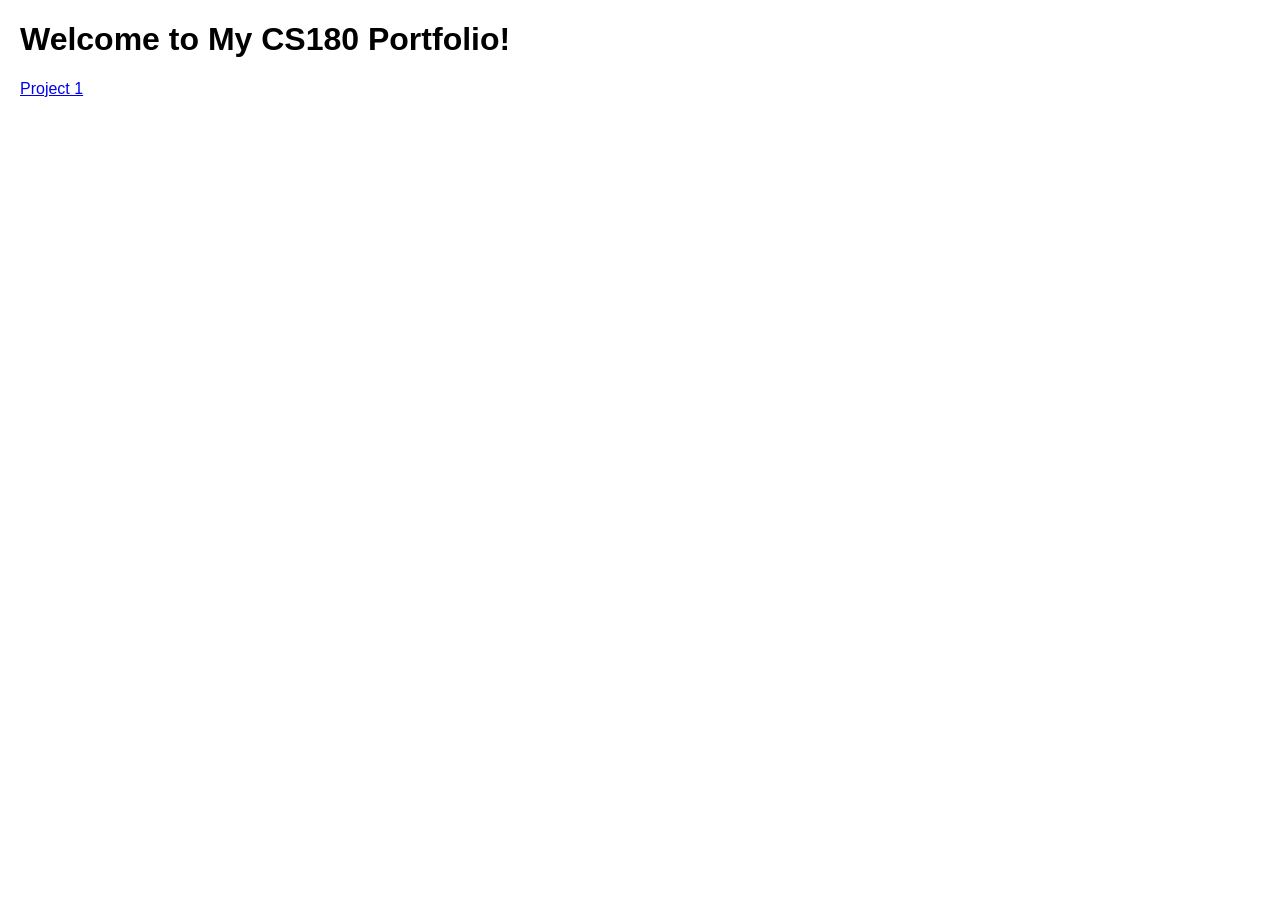
==== index.html @ f8577e77 "Create index.html" ====
<!DOCTYPE html>
<html>
<head>
    <title>My Portfolio</title>
    <style>
        body {
            font-family: Arial, sans-serif;
            margin: 20px;
        }
    </style>
</head>
<body>
    <h1>Welcome to My CS180 Portfolio!</h1>
    <a href="./1/index.html">Project 1</a>
</body>
</html>
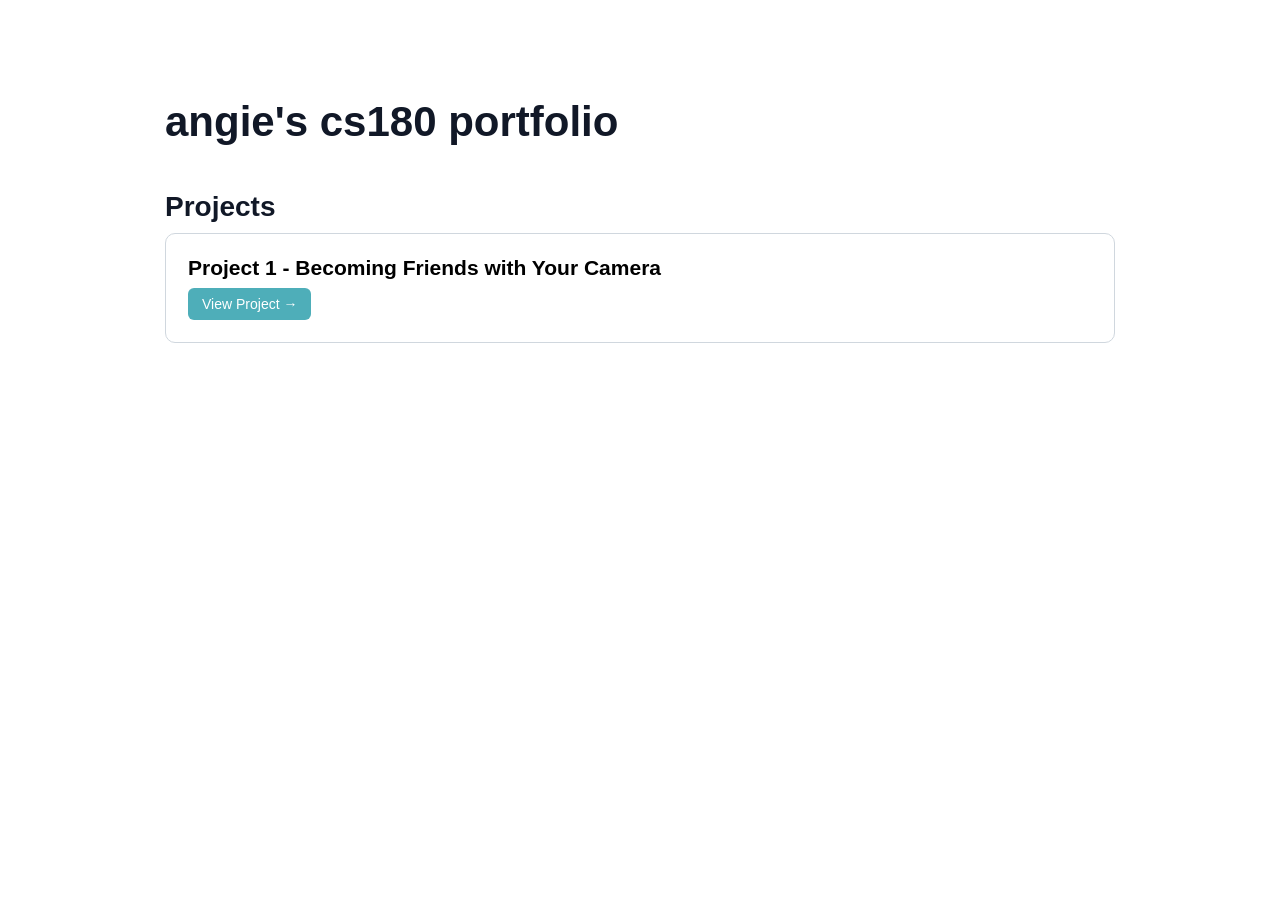
==== commit f246a811: "made page with some style changes with dolly gif" ====
--- a/index.html
+++ b/index.html
@@ -2,15 +2,27 @@
 <html>
 <head>
     <title>My Portfolio</title>
-    <style>
-        body {
-            font-family: Arial, sans-serif;
-            margin: 20px;
-        }
-    </style>
+    <link rel="stylesheet" href="style.css">
 </head>
 <body>
-    <h1>Welcome to My CS180 Portfolio!</h1>
-    <a href="./1/index.html">Project 1</a>
+
+    <div class="container">
+
+        <div class="intro">
+            <h1>angie's cs180 portfolio</h1>
+        </div>
+
+        <h2>Projects</h2>
+
+        <div class="projects">
+
+            <div class="project">
+                <h3>Project 1 - Becoming Friends with Your Camera</h3>
+                <a class="button" href="./1/index.html">
+                    View Project →
+                </a>
+            </div>
+    </div>
+
 </body>
 </html>
--- a/style.css
+++ b/style.css
@@ -0,0 +1,102 @@
+* {
+    box-sizing: border-box;
+}
+
+body {
+    font-family: Arial, sans-serif;
+    margin: 20px;
+}
+
+.container {
+    max-width: 1000px;
+    margin: 0 auto;
+    padding: 50px 25px;
+}
+
+h1 {
+    font-size: 42px;
+    margin-bottom: 10px;
+    color: #111827;
+}
+
+h2 {
+    font-size: 28px;
+    margin-top: 45px;
+    margin-bottom: 10px;
+    color: #111827;
+}
+
+.section {
+    margin-bottom: 50px;
+}
+
+.images {
+    display: flex;
+    gap: 20px;
+    justify-content: center;
+    flex-wrap: wrap;
+    margin: 25px 0;
+}
+
+.images img {
+    width: 45%;
+    min-width: 300px;
+    border-radius: 8px;
+    box-shadow: 0 3px 12px rgba(0, 0, 0, 0.12);
+}
+
+.back {
+    display: inline-block;
+    margin-bottom: 30px;
+    color: #4eaeb9;
+    text-decoration: none;
+}
+
+.back:hover {
+    text-decoration: underline;
+}
+
+
+.intro {
+    margin-bottom: 40px;
+}
+
+.projects {
+    display: grid;
+    grid-template-columns: repeat(auto-fit, minmax(250px, 1fr));
+    gap: 20px;
+}
+
+.project {
+    background: white;
+    border: 1px solid #d0d7de;
+    border-radius: 10px;
+    padding: 22px;
+    transition: transform 0.2s, box-shadow 0.2s;
+}
+
+.project:hover {
+    transform: translateY(-3px);
+    box-shadow: 0 6px 18px rgba(0, 0, 0, 0.08);
+}
+
+.project h3 {
+    margin-top: 0;
+    margin-bottom: 8px;
+    font-size: 21px;
+}
+
+.button {
+    display: inline-block;
+    background: #4eaeb9;
+    color: white;
+    padding: 8px 14px;
+    border-radius: 6px;
+    font-size: 14px;
+    text-decoration: none;
+}
+
+.button:hover {
+    background: #4eaeb9;
+    text-decoration: none;
+}
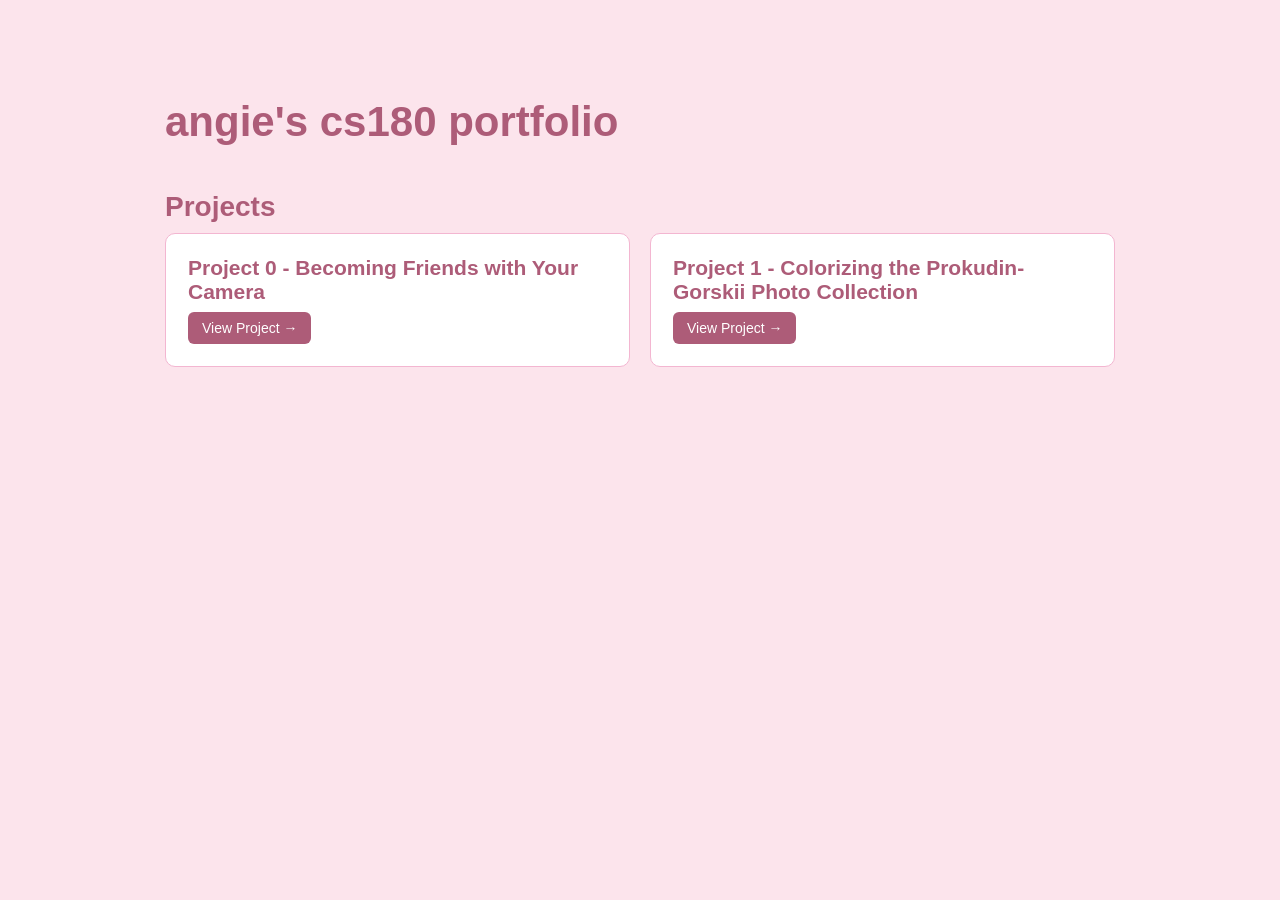
==== commit 58b050fc: "proj1 with images" ====
--- a/index.html
+++ b/index.html
@@ -17,8 +17,15 @@
         <div class="projects">
 
             <div class="project">
-                <h3>Project 1 - Becoming Friends with Your Camera</h3>
-                <a class="button" href="./1/index.html">
+                <h3>Project 0 - Becoming Friends with Your Camera</h3>
+                <a class="button" href="./0/index.html">
+                    View Project →
+                </a>
+            </div>
+
+            <div class="project">
+                <h3>Project 1 - Colorizing the Prokudin-Gorskii Photo Collection</h3>
+                <a class="button" href="./proj_1/index.html">
                     View Project →
                 </a>
             </div>
--- a/style.css
+++ b/style.css
@@ -5,6 +5,7 @@
 body {
     font-family: Arial, sans-serif;
     margin: 20px;
+    background: #fce4ec;
 }
 
 .container {
@@ -16,14 +17,25 @@
 h1 {
     font-size: 42px;
     margin-bottom: 10px;
-    color: #111827;
+    color: #ad5c78;
 }
 
 h2 {
     font-size: 28px;
     margin-top: 45px;
     margin-bottom: 10px;
-    color: #111827;
+    color: #ad5c78;
+}
+
+h3 {
+    font-size: 21px;
+    color: #ad5c78;
+}
+
+p {
+    font-size: 18px;
+    line-height: 1.5;
+    color: #885c7a;
 }
 
 .section {
@@ -34,28 +46,52 @@
     display: flex;
     gap: 20px;
     justify-content: center;
-    flex-wrap: wrap;
     margin: 25px 0;
 }
 
+.images.single-row {
+    flex-wrap: nowrap;
+}
+
+.images.single-row img {
+    flex: 1 1 0;
+    width: auto;
+    min-width: 0;
+}
+
 .images img {
+    width: 100%;
+    border-radius: 8px;
+    box-shadow: 0 3px 12px rgba(214, 51, 108, 0.25);
+}
+
+.image-container {
+    text-align: center;
+    flex: 1;
+}
+
+.image-container img {
+    width: 100%;
+    min-width: 0;
+}
+
+.translation {
+    margin-top: 8px;
+    font-size: 16px;
+    color: #8b6673;
+}
+
+.photo-stack {
     width: 45%;
-    min-width: 300px;
-    border-radius: 8px;
-    box-shadow: 0 3px 12px rgba(0, 0, 0, 0.12);
+    margin: 25px auto;
 }
 
 .back {
     display: inline-block;
     margin-bottom: 30px;
-    color: #4eaeb9;
+    color: #ad5c78;
     text-decoration: none;
 }
-
-.back:hover {
-    text-decoration: underline;
-}
-
 
 .intro {
     margin-bottom: 40px;
@@ -69,15 +105,9 @@
 
 .project {
     background: white;
-    border: 1px solid #d0d7de;
+    border: 1px solid #f3b6d1;
     border-radius: 10px;
     padding: 22px;
-    transition: transform 0.2s, box-shadow 0.2s;
-}
-
-.project:hover {
-    transform: translateY(-3px);
-    box-shadow: 0 6px 18px rgba(0, 0, 0, 0.08);
 }
 
 .project h3 {
@@ -88,15 +118,10 @@
 
 .button {
     display: inline-block;
-    background: #4eaeb9;
+    background: #ad5c78;
     color: white;
     padding: 8px 14px;
     border-radius: 6px;
     font-size: 14px;
     text-decoration: none;
-}
-
-.button:hover {
-    background: #4eaeb9;
-    text-decoration: none;
 }
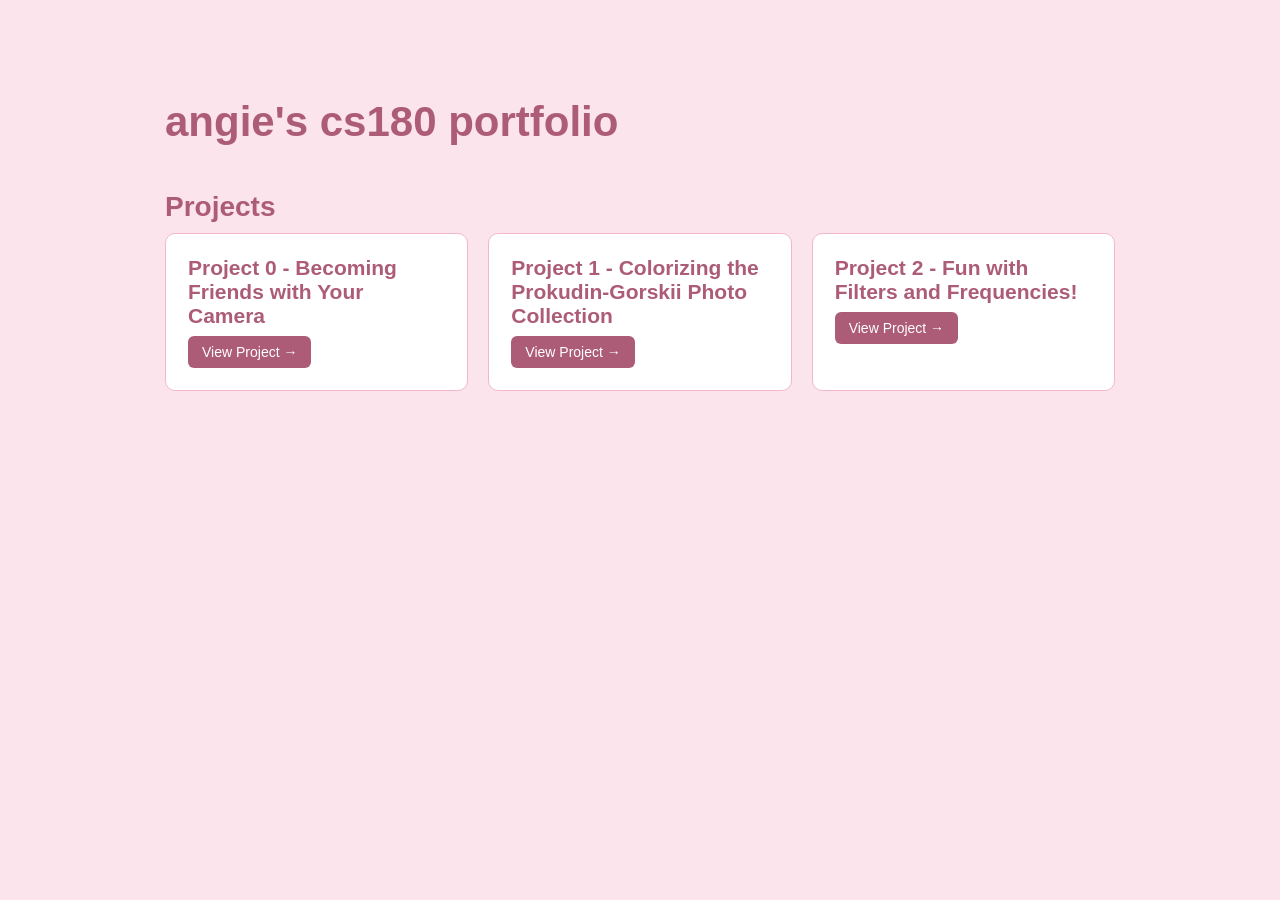
==== commit 65e916e4: "project 2" ====
--- a/index.html
+++ b/index.html
@@ -29,6 +29,12 @@
                     View Project →
                 </a>
             </div>
+            <div class="project">
+                <h3>Project 2 - Fun with Filters and Frequencies!</h3>
+                <a class="button" href="./proj_2/index.html">
+                    View Project →
+                </a>
+            </div>
     </div>
 
 </body>
--- a/style.css
+++ b/style.css
@@ -44,6 +44,7 @@
 
 .images {
     display: flex;
+    flex-wrap: wrap;
     gap: 20px;
     justify-content: center;
     margin: 25px 0;
@@ -53,17 +54,17 @@
     flex-wrap: nowrap;
 }
 
+.images img {
+    max-width: 100%;
+    height: auto;
+}
+
 .images.single-row img {
     flex: 1 1 0;
     width: auto;
     min-width: 0;
 }
 
-.images img {
-    width: 100%;
-    border-radius: 8px;
-    box-shadow: 0 3px 12px rgba(214, 51, 108, 0.25);
-}
 
 .image-container {
     text-align: center;
@@ -75,6 +76,40 @@
     min-width: 0;
 }
 
+.side-by-side {
+    display: flex;
+    gap: 30px;
+}
+
+.side-by-side img {
+    width: calc(50% - 15px);
+    height: auto;
+}
+
+.pyramid-grid {
+    display: grid;
+    grid-template-columns: repeat(3, 1fr);
+    gap: 35px 30px;
+    width: 95%;
+    margin: 0 auto;
+}
+
+.pyramid-item {
+    text-align: center;
+}
+
+.pyramid-item img {
+    width: 100%;
+    height: 250px;
+    object-fit: contain;
+    display: block;
+    margin: 0 auto;
+}
+
+.pyramid-item p {
+    margin-top: 15px;
+}
+
 .translation {
     margin-top: 8px;
     font-size: 16px;
@@ -84,6 +119,12 @@
 .photo-stack {
     width: 45%;
     margin: 25px auto;
+}
+
+.photo-stack img {
+    width: 100%;
+    height: auto;
+    display: block;
 }
 
 .back {
@@ -124,4 +165,25 @@
     border-radius: 6px;
     font-size: 14px;
     text-decoration: none;
+}
+
+table.threshold-table {
+    width: 100%;
+    border-collapse: collapse;
+    margin: 20px 0;
+    background: white;
+}
+table.threshold-table th, table.threshold-table td {
+    border: 1px solid #f3b6d1;
+    padding: 8px;
+    text-align: center;
+    font-size: 15px;
+    color: #885c7a;
+}
+.note {
+    background: #fff0f5;
+    border-left: 4px solid #ad5c78;
+    padding: 10px 15px;
+    font-size: 15px;
+    margin: 15px 0;
 }
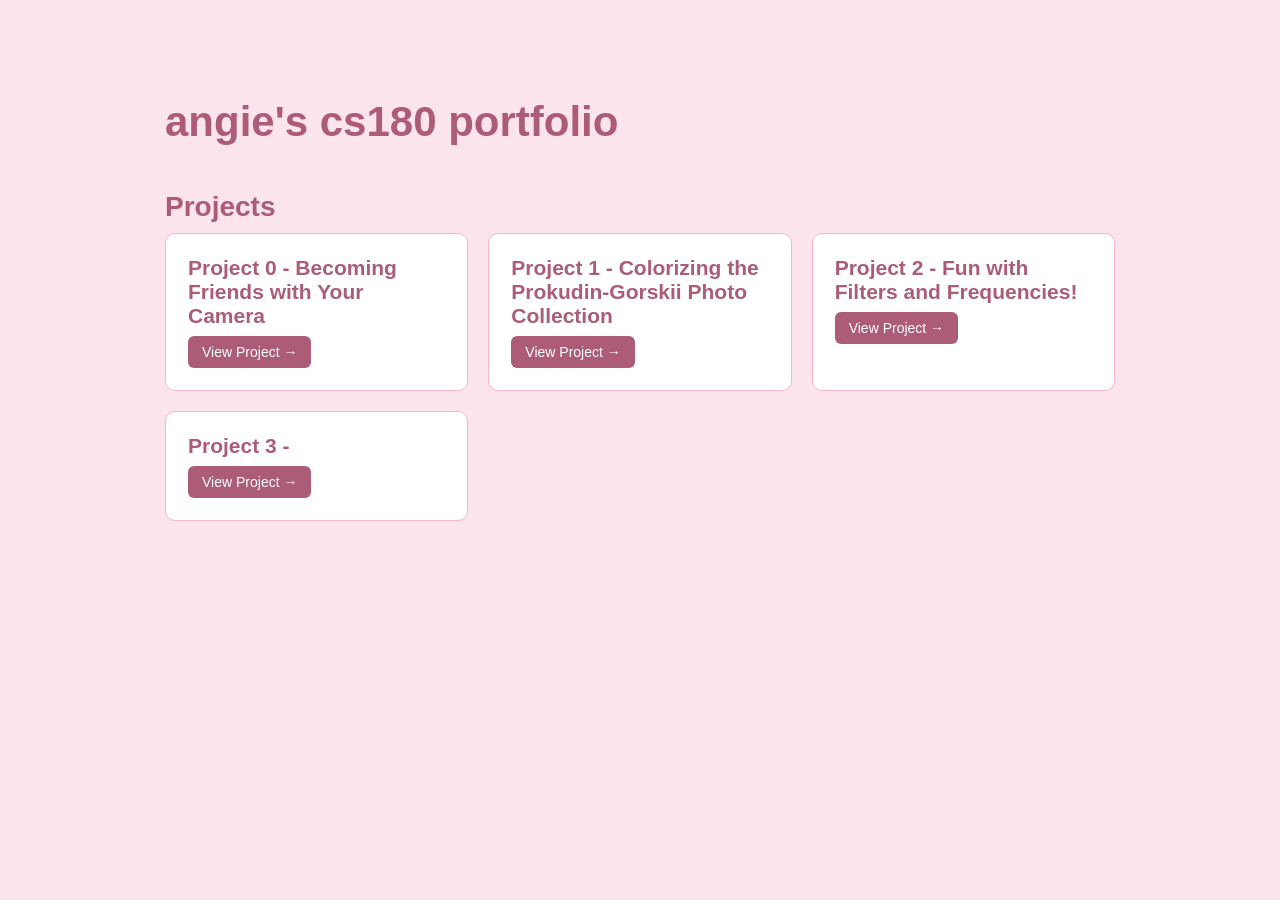
==== commit 99aeb005: "proj3 part a" ====
--- a/index.html
+++ b/index.html
@@ -35,6 +35,14 @@
                     View Project →
                 </a>
             </div>
+
+            <div class="project">
+                <h3>Project 3 - </h3>
+                <a class="button" href="./proj_3/index.html">
+                    View Project →
+                </a>
+            </div>
+    </div>
     </div>
 
 </body>
--- a/style.css
+++ b/style.css
@@ -186,4 +186,31 @@
     padding: 10px 15px;
     font-size: 15px;
     margin: 15px 0;
+}
+.filter-display img {
+    width: 200px;
+    height: 200px;
+    object-fit: contain;
+    image-rendering: pixelated;
+}
+pre {
+    background: white;
+    border: 1px solid #f3b6d1;
+    border-radius: 8px;
+    padding: 14px;
+    overflow-x: auto;
+    font-size: 14px;
+}
+
+.rot180 {
+    transform: rotate(180deg);
+}
+
+.small-view {
+    flex: 0 0 auto;
+}
+
+.small-view img {
+    width: 64px;
+    height: 64px;
 }
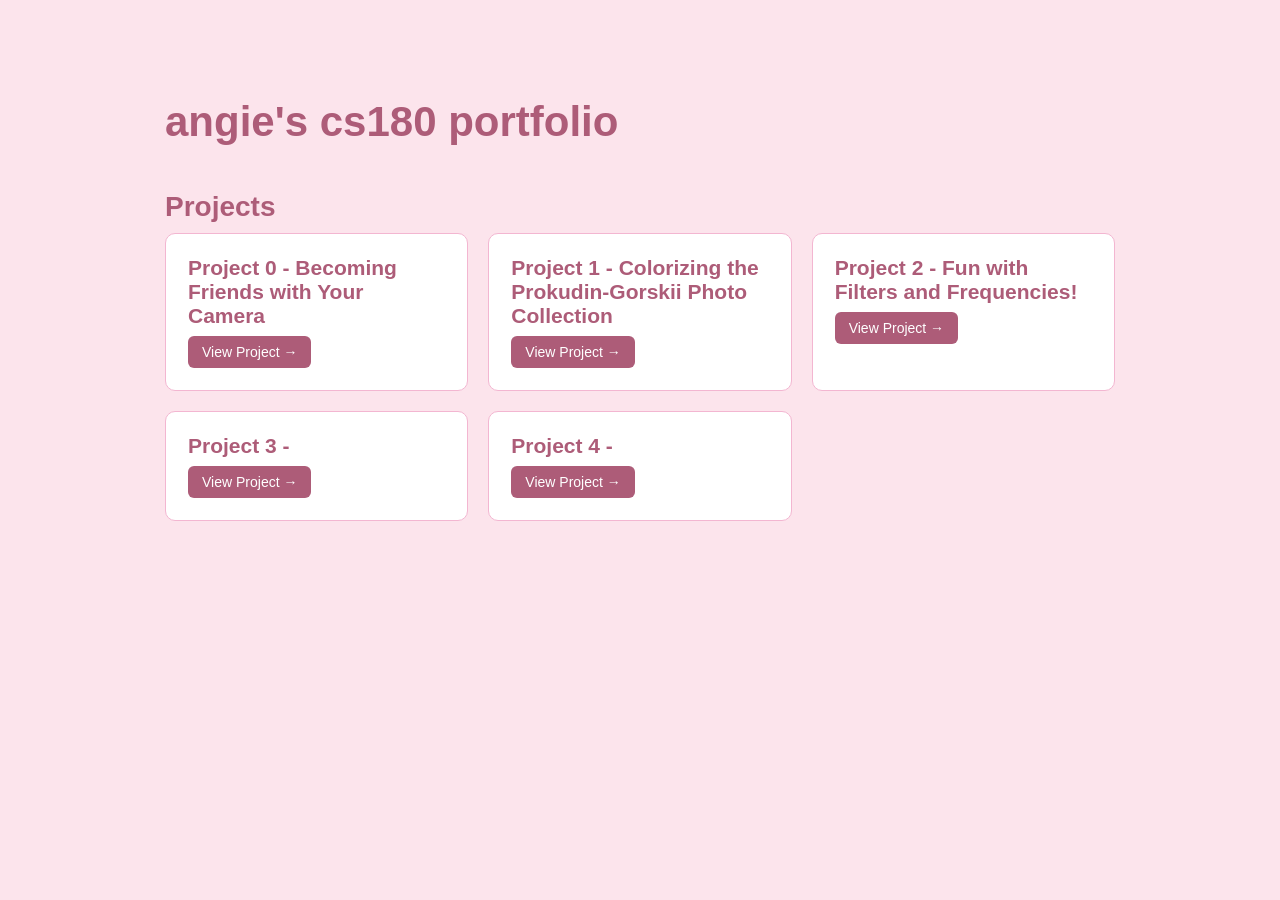
==== commit 63a783a6: "proj 4" ====
--- a/index.html
+++ b/index.html
@@ -42,6 +42,13 @@
                     View Project →
                 </a>
             </div>
+
+            <div class="project">
+                <h3>Project 4 - </h3>
+                <a class="button" href="./proj_4/index.html">
+                    View Project →
+                </a>
+            </div>
     </div>
     </div>
 
